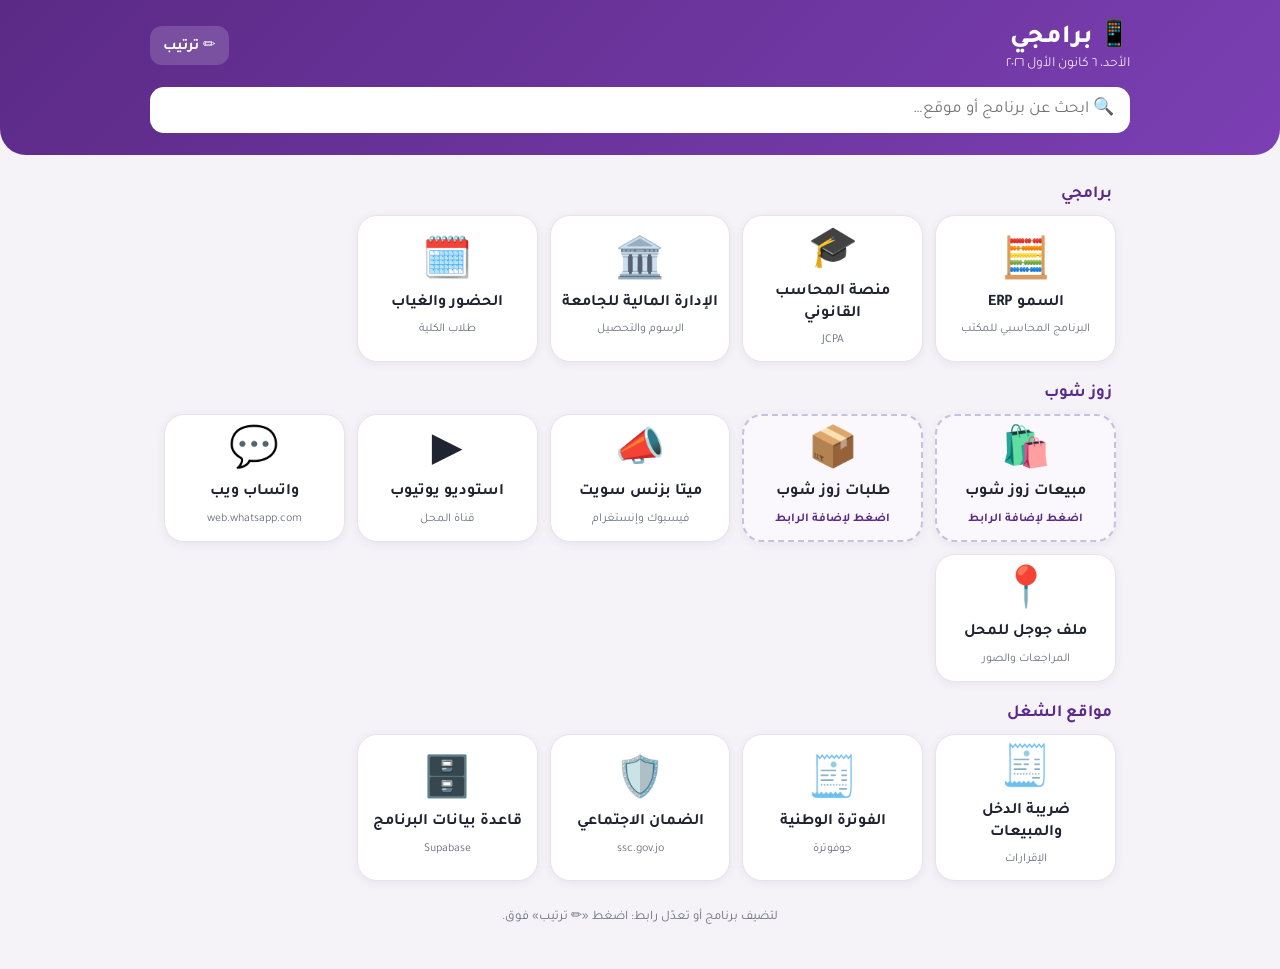
==== docs/apps/index.html @ eecbd573 "Add «برامجي» launcher page for phone/iPad Co-Authored-By: Claude Opus 5.5 <noreply@anthropic.com> Cl" ====
<!DOCTYPE html>
<html lang="ar" dir="rtl">
<head>
<meta charset="utf-8">
<meta name="viewport" content="width=device-width, initial-scale=1, viewport-fit=cover">
<title>برامجي</title>
<meta name="theme-color" content="#5b2a86">
<meta name="apple-mobile-web-app-capable" content="yes">
<meta name="mobile-web-app-capable" content="yes">
<meta name="apple-mobile-web-app-title" content="برامجي">
<meta name="apple-mobile-web-app-status-bar-style" content="black-translucent">
<link rel="manifest" href="manifest.webmanifest">
<link rel="apple-touch-icon" href="icon-180.png">
<link rel="icon" href="icon-192.png">
<link rel="preconnect" href="https://fonts.googleapis.com">
<link href="https://fonts.googleapis.com/css2?family=Tajawal:wght@400;500;700;800&display=swap" rel="stylesheet">
<style>
  :root { --brand:#5b2a86; --brand2:#7b3fb3; --gold:#f4c542; --bg:#f5f3f8; --card:#fff; --text:#1f2430; --muted:#6b7280; --line:#e7e3ee; }
  * { box-sizing: border-box; -webkit-tap-highlight-color: transparent; }
  html, body { margin: 0; background: var(--bg); color: var(--text); font-family: 'Tajawal', system-ui, sans-serif; }
  header { background: linear-gradient(135deg, var(--brand), var(--brand2)); color: #fff; padding: calc(18px + env(safe-area-inset-top)) 18px 22px; border-radius: 0 0 26px 26px; }
  .top { display: flex; align-items: center; gap: 10px; max-width: 980px; margin: 0 auto; }
  h1 { margin: 0; font-size: 26px; font-weight: 800; }
  .date { opacity: .85; font-size: 14px; margin-top: 2px; }
  .sp { flex: 1; }
  .hbtn { background: rgba(255,255,255,.16); color: #fff; border: 0; border-radius: 12px; padding: 9px 13px; font: inherit; font-weight: 700; font-size: 15px; cursor: pointer; }
  .hbtn.on { background: var(--gold); color: #3b2200; }
  .search { max-width: 980px; margin: 14px auto 0; }
  .search input { width: 100%; border: 0; border-radius: 14px; padding: 13px 16px; font: inherit; font-size: 17px; outline: none; }
  main { max-width: 980px; margin: 0 auto; padding: 8px 14px calc(30px + env(safe-area-inset-bottom)); }
  h2 { font-size: 17px; margin: 22px 4px 10px; color: var(--brand); display: flex; align-items: center; gap: 8px; }
  h2 .gx { margin-inline-start: auto; font-size: 13px; color: var(--muted); font-weight: 500; }
  .grid { display: grid; grid-template-columns: repeat(auto-fill, minmax(150px, 1fr)); gap: 12px; }
  @media (max-width: 420px) { .grid { grid-template-columns: repeat(2, 1fr); } }
  .tile { position: relative; display: flex; flex-direction: column; align-items: center; justify-content: center; gap: 8px; text-align: center;
          background: var(--card); border-radius: 20px; padding: 18px 10px 14px; min-height: 128px; text-decoration: none; color: var(--text);
          box-shadow: 0 2px 10px rgba(60,30,90,.07); border: 1px solid var(--line); transition: transform .08s; cursor: pointer; user-select: none; }
  .tile:active { transform: scale(.96); }
  .tile .ic { font-size: 40px; line-height: 1; }
  .tile .nm { font-weight: 700; font-size: 16px; line-height: 1.35; }
  .tile .ds { font-size: 12px; color: var(--muted); }
  .tile.empty { border: 2px dashed #cbbfe0; background: #faf8fd; }
  .tile.empty .ds { color: var(--brand); font-weight: 700; }
  .tile.add { border: 2px dashed #cbbfe0; background: transparent; color: var(--brand); box-shadow: none; }
  .edit .tile:not(.add) { animation: wob .35s ease-in-out infinite alternate; }
  @keyframes wob { from { transform: rotate(-1deg); } to { transform: rotate(1deg); } }
  .tools { position: absolute; top: 6px; inset-inline: 6px; display: none; justify-content: space-between; }
  .edit .tools { display: flex; }
  .tools button { width: 30px; height: 30px; border-radius: 50%; border: 0; background: #efe9f7; color: var(--brand); font-size: 15px; cursor: pointer; }
  .empty-msg { text-align: center; color: var(--muted); padding: 30px 0; }
  .note { font-size: 13px; color: var(--muted); text-align: center; margin-top: 26px; }
  .note a { color: var(--brand); cursor: pointer; text-decoration: underline; }
  /* نافذة */
  .ov { position: fixed; inset: 0; background: rgba(20,10,30,.45); display: none; align-items: flex-end; justify-content: center; z-index: 10; }
  .ov.show { display: flex; }
  .sheet { background: #fff; width: 100%; max-width: 520px; border-radius: 22px 22px 0 0; padding: 18px 18px calc(18px + env(safe-area-inset-bottom)); }
  @media (min-width: 640px) { .ov { align-items: center; } .sheet { border-radius: 22px; } }
  .sheet h3 { margin: 0 0 12px; }
  .f { display: flex; flex-direction: column; gap: 5px; margin-bottom: 11px; }
  .f label { font-size: 14px; color: var(--muted); font-weight: 700; }
  .f input, .f select, .f textarea { border: 1px solid var(--line); border-radius: 12px; padding: 11px 12px; font: inherit; font-size: 16px; background: #fff; }
  .row { display: flex; gap: 10px; }
  .row .f { flex: 1; min-width: 0; }
  .f select, .f input { width: 100%; }
  .emojis { display: flex; flex-wrap: wrap; gap: 6px; }
  .emojis button { font-size: 22px; background: #f6f3fa; border: 1px solid transparent; border-radius: 10px; width: 40px; height: 40px; cursor: pointer; }
  .emojis button.sel { border-color: var(--brand); background: #ece2f7; }
  .acts { display: flex; gap: 8px; margin-top: 6px; }
  .btn { border: 0; border-radius: 12px; padding: 12px 16px; font: inherit; font-weight: 700; font-size: 16px; cursor: pointer; background: #efe9f7; color: var(--brand); }
  .btn.pri { background: var(--brand); color: #fff; flex: 1; }
  .btn.del { background: #fdecec; color: #b42318; }
  .toast { position: fixed; bottom: calc(24px + env(safe-area-inset-bottom)); left: 50%; transform: translateX(-50%); background: #1f2430; color: #fff; padding: 10px 18px; border-radius: 12px; font-size: 15px; display: none; z-index: 20; }
</style>
</head>
<body>
<header>
  <div class="top">
    <div><h1>📱 برامجي</h1><div class="date" id="date"></div></div>
    <div class="sp"></div>
    <button class="hbtn" id="editBtn">✏️ ترتيب</button>
  </div>
  <div class="search"><input id="q" type="search" placeholder="🔍 ابحث عن برنامج أو موقع…" autocomplete="off"></div>
</header>
<main id="main"></main>

<div class="ov" id="ov"><div class="sheet">
  <h3 id="sh-title">برنامج</h3>
  <div class="f"><label>الاسم</label><input id="e-name" placeholder="مثلاً: مبيعات زوز شوب"></div>
  <div class="f"><label>الرابط</label><input id="e-url" dir="ltr" inputmode="url" autocapitalize="none" placeholder="https://…"></div>
  <div class="row">
    <div class="f"><label>وصف قصير (اختياري)</label><input id="e-desc"></div>
    <div class="f"><label>المجموعة</label><select id="e-group"></select></div>
  </div>
  <div class="f"><label>الرمز</label><div class="emojis" id="e-emojis"></div></div>
  <div class="acts">
    <button class="btn pri" id="e-save">💾 حفظ</button>
    <button class="btn del" id="e-del">حذف</button>
    <button class="btn" id="e-cancel">إلغاء</button>
  </div>
</div></div>
<div class="toast" id="toast"></div>

<script>
// القائمة الافتراضية — بتتحدّث لحالها على كل الأجهزة لحد ما تعدّل عليها
const DEFAULTS = {
  version: 1,
  groups: ['برامجي', 'زوز شوب', 'مواقع الشغل'],
  apps: [
    { id: 'erp',  g: 'برامجي', ic: '🧮', name: 'السمو ERP', desc: 'البرنامج المحاسبي للمكتب', url: 'https://yousefelayyan.github.io/sumou-erp/' },
    { id: 'jcpa', g: 'برامجي', ic: '🎓', name: 'منصة المحاسب القانوني', desc: 'JCPA', url: 'https://alsumou-jcpa.pages.dev' },
    { id: 'fms',  g: 'برامجي', ic: '🏛️', name: 'الإدارة المالية للجامعة', desc: 'الرسوم والتحصيل', url: 'https://university-fms.vercel.app' },
    { id: 'att',  g: 'برامجي', ic: '🗓️', name: 'الحضور والغياب', desc: 'طلاب الكلية', url: 'https://yousefelayyan.github.io/attendance/' },
    { id: 'zs',   g: 'زوز شوب', ic: '🛍️', name: 'مبيعات زوز شوب', desc: '', url: '' },
    { id: 'zo',   g: 'زوز شوب', ic: '📦', name: 'طلبات زوز شوب', desc: '', url: '' },
    { id: 'meta', g: 'زوز شوب', ic: '📣', name: 'ميتا بزنس سويت', desc: 'فيسبوك وإنستغرام', url: 'https://business.facebook.com' },
    { id: 'yt',   g: 'زوز شوب', ic: '▶️', name: 'استوديو يوتيوب', desc: 'قناة المحل', url: 'https://studio.youtube.com' },
    { id: 'wa',   g: 'زوز شوب', ic: '💬', name: 'واتساب ويب', desc: '', url: 'https://web.whatsapp.com' },
    { id: 'gb',   g: 'زوز شوب', ic: '📍', name: 'ملف جوجل للمحل', desc: 'المراجعات والصور', url: 'https://business.google.com' },
    { id: 'istd', g: 'مواقع الشغل', ic: '🧾', name: 'ضريبة الدخل والمبيعات', desc: 'الإقرارات', url: 'https://www.istd.gov.jo' },
    { id: 'jof',  g: 'مواقع الشغل', ic: '🧾', name: 'الفوترة الوطنية', desc: 'جوفوترة', url: 'https://portal.jofotara.gov.jo/ar/login' },
    { id: 'ssc',  g: 'مواقع الشغل', ic: '🛡️', name: 'الضمان الاجتماعي', desc: '', url: 'https://www.ssc.gov.jo' },
    { id: 'db',   g: 'مواقع الشغل', ic: '🗄️', name: 'قاعدة بيانات البرنامج', desc: 'Supabase', url: 'https://supabase.com/dashboard/project/zobmukdrkmzzkpcykguc' },
  ],
};
const EMOJIS = ['🧮','🎓','🏛️','🗓️','🛍️','📦','📣','▶️','💬','📍','🧾','🛡️','🗄️','📊','💼','🏦','📚','📝','📁','🛒','🧸','📸','📧','📅','⚙️','🔗','🌐','💳','🏢','👥'];
const KEY = 'my-apps.v1';
const $ = (s) => document.querySelector(s);
const esc = (s) => String(s ?? '').replace(/[&<>"']/g, c => ({ '&': '&amp;', '<': '&lt;', '>': '&gt;', '"': '&quot;', "'": '&#39;' }[c]));
let data = load(), editing = false, cur = null, pickedIc = '🔗';

function load() {
  try { const s = JSON.parse(localStorage.getItem(KEY) || 'null'); if (s && Array.isArray(s.apps)) return s; } catch (e) {}
  return JSON.parse(JSON.stringify(DEFAULTS));
}
function save() { try { localStorage.setItem(KEY, JSON.stringify(data)); } catch (e) {} }
function toast(t) { const el = $('#toast'); el.textContent = t; el.style.display = 'block'; clearTimeout(toast.t); toast.t = setTimeout(() => el.style.display = 'none', 2200); }
const host = (u) => { try { return new URL(u).hostname.replace(/^www\./, ''); } catch (e) { return ''; } };

function render() {
  const q = $('#q').value.trim().toLowerCase();
  const m = $('#main'); m.className = editing ? 'edit' : '';
  let html = '';
  for (const g of data.groups) {
    const list = data.apps.filter(a => a.g === g && (!q || (a.name + ' ' + a.desc + ' ' + a.url).toLowerCase().includes(q)));
    if (!list.length && (q || !editing)) continue;
    html += `<h2>${esc(g)} ${editing ? `<span class="gx">رتّب بالأسهم</span>` : ''}</h2><div class="grid">`;
    html += list.map(a => {
      const empty = !a.url;
      const inner = `<div class="tools"><button data-mv="${a.id}" data-d="-1" title="لقدّام">→</button><button data-mv="${a.id}" data-d="1" title="لورا">←</button></div>
        <div class="ic">${esc(a.ic || '🔗')}</div><div class="nm">${esc(a.name)}</div>
        <div class="ds">${empty ? 'اضغط لإضافة الرابط' : esc(a.desc || host(a.url))}</div>`;
      return (empty || editing)
        ? `<div class="tile ${empty ? 'empty' : ''}" data-ed="${a.id}">${inner}</div>`
        : `<a class="tile" href="${esc(a.url)}">${inner}</a>`;
    }).join('');
    if (editing && !q) html += `<div class="tile add" data-add="${esc(g)}"><div class="ic">➕</div><div class="nm">إضافة هون</div></div>`;
    html += `</div>`;
  }
  if (!html) html = `<div class="empty-msg">ما في نتائج</div>`;
  html += `<p class="note">${editing ? 'اضغط على أي برنامج لتعدّله أو تحذفه، وبالأسهم بترتّبهم. · <a id="reset">رجّع القائمة الأصلية</a>' : 'لتضيف برنامج أو تعدّل رابط: اضغط «✏️ ترتيب» فوق.'}</p>`;
  m.innerHTML = html;
}

function openEditor(a, group) {
  cur = a;
  $('#sh-title').textContent = a ? 'تعديل' : 'برنامج جديد';
  $('#e-name').value = a?.name || ''; $('#e-url').value = a?.url || ''; $('#e-desc').value = a?.desc || '';
  $('#e-group').innerHTML = data.groups.map(g => `<option ${g === (a?.g || group) ? 'selected' : ''}>${esc(g)}</option>`).join('');
  pickedIc = a?.ic || '🔗';
  $('#e-emojis').innerHTML = EMOJIS.map(e => `<button type="button" class="${e === pickedIc ? 'sel' : ''}">${e}</button>`).join('');
  $('#e-del').style.display = a ? '' : 'none';
  $('#ov').classList.add('show');
  setTimeout(() => (a && !a.url ? $('#e-url') : $('#e-name')).focus(), 50);
}
const closeEditor = () => $('#ov').classList.remove('show');

$('#e-emojis').onclick = (e) => { const b = e.target.closest('button'); if (!b) return; pickedIc = b.textContent;
  [...$('#e-emojis').children].forEach(x => x.classList.toggle('sel', x === b)); };
$('#e-save').onclick = () => {
  const name = $('#e-name').value.trim(); let url = $('#e-url').value.trim();
  if (!name) return toast('اكتب اسم البرنامج');
  if (url && !/^https?:\/\//i.test(url)) url = 'https://' + url;
  const v = { name, url, desc: $('#e-desc').value.trim(), g: $('#e-group').value, ic: pickedIc };
  if (cur) Object.assign(cur, v); else data.apps.push({ id: 'a' + Date.now(), ...v });
  save(); closeEditor(); render(); toast('انحفظ ✓');
};
$('#e-del').onclick = () => { if (!cur) return; data.apps = data.apps.filter(x => x !== cur); save(); closeEditor(); render(); toast('انحذف'); };
$('#e-cancel').onclick = closeEditor;
$('#ov').onclick = (e) => { if (e.target.id === 'ov') closeEditor(); };

$('#main').onclick = (e) => {
  const mv = e.target.closest('[data-mv]');
  if (mv) { e.preventDefault(); e.stopPropagation();
    const i = data.apps.findIndex(a => a.id === mv.dataset.mv), a = data.apps[i], d = +mv.dataset.d;
    let j = i + d; while (j >= 0 && j < data.apps.length && data.apps[j].g !== a.g) j += d;
    if (j >= 0 && j < data.apps.length) { [data.apps[i], data.apps[j]] = [data.apps[j], data.apps[i]]; save(); render(); }
    return; }
  const ed = e.target.closest('[data-ed]'); if (ed) return openEditor(data.apps.find(a => a.id === ed.dataset.ed));
  const ad = e.target.closest('[data-add]'); if (ad) return openEditor(null, ad.dataset.add);
  if (e.target.id === 'reset') { if (confirm('ترجع القائمة الأصلية؟ تعديلاتك بتنمسح.')) { try { localStorage.removeItem(KEY); } catch (x) {} data = load(); render(); } }
};
$('#editBtn').onclick = () => { editing = !editing; $('#editBtn').classList.toggle('on', editing); $('#editBtn').textContent = editing ? '✅ خلصت' : '✏️ ترتيب'; render(); };
$('#q').oninput = render;
$('#date').textContent = new Date().toLocaleDateString('ar-JO', { weekday: 'long', day: 'numeric', month: 'long', year: 'numeric' });
render();
</script>
</body>
</html>
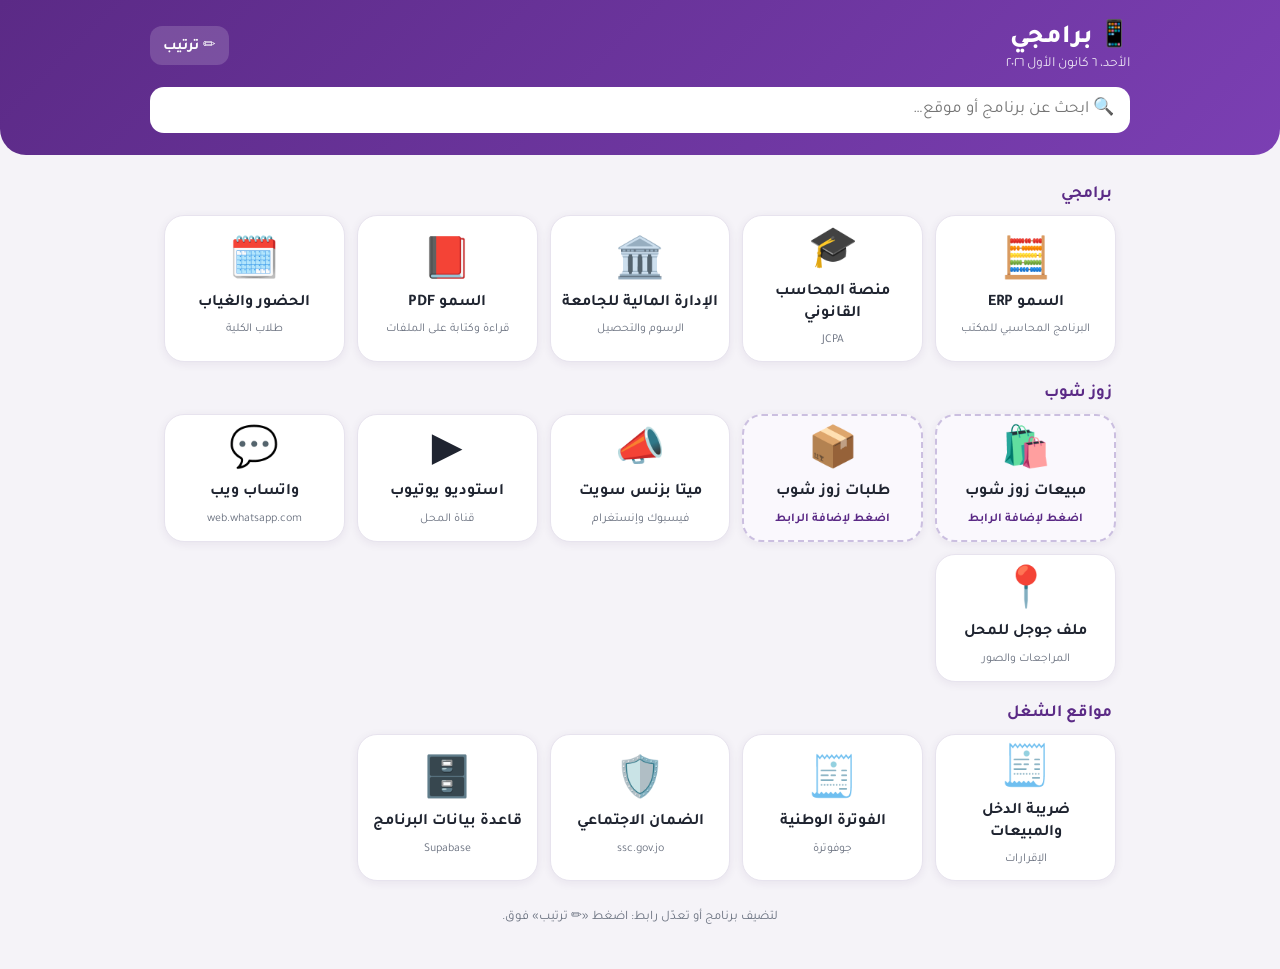
==== commit 1ce99021: "Add «السمو PDF»: Arabic offline PDF reader/annotator (pen with pressure, highlighter, shapes, Arabic" ====
--- a/docs/apps/index.html
+++ b/docs/apps/index.html
@@ -109,6 +109,7 @@
     { id: 'erp',  g: 'برامجي', ic: '🧮', name: 'السمو ERP', desc: 'البرنامج المحاسبي للمكتب', url: 'https://yousefelayyan.github.io/sumou-erp/' },
     { id: 'jcpa', g: 'برامجي', ic: '🎓', name: 'منصة المحاسب القانوني', desc: 'JCPA', url: 'https://alsumou-jcpa.pages.dev' },
     { id: 'fms',  g: 'برامجي', ic: '🏛️', name: 'الإدارة المالية للجامعة', desc: 'الرسوم والتحصيل', url: 'https://university-fms.vercel.app' },
+    { id: 'pdf',  g: 'برامجي', ic: '📕', name: 'السمو PDF', desc: 'قراءة وكتابة على الملفات', url: 'https://yousefelayyan.github.io/sumou-erp/pdf/' },
     { id: 'att',  g: 'برامجي', ic: '🗓️', name: 'الحضور والغياب', desc: 'طلاب الكلية', url: 'https://yousefelayyan.github.io/attendance/' },
     { id: 'zs',   g: 'زوز شوب', ic: '🛍️', name: 'مبيعات زوز شوب', desc: '', url: '' },
     { id: 'zo',   g: 'زوز شوب', ic: '📦', name: 'طلبات زوز شوب', desc: '', url: '' },
@@ -124,12 +125,14 @@
 };
 const EMOJIS = ['🧮','🎓','🏛️','🗓️','🛍️','📦','📣','▶️','💬','📍','🧾','🛡️','🗄️','📊','💼','🏦','📚','📝','📁','🛒','🧸','📸','📧','📅','⚙️','🔗','🌐','💳','🏢','👥'];
 const KEY = 'my-apps.v1';
+// إذا المستخدم عدّل القائمة قبل ما ننضاف برامج جديدة، بنضيفها له
+const addNew = (d) => { for (const a of DEFAULTS.apps) if (!d.apps.some(x => x.id === a.id) && !(d.removed || []).includes(a.id)) d.apps.push({ ...a }); return d; };
 const $ = (s) => document.querySelector(s);
 const esc = (s) => String(s ?? '').replace(/[&<>"']/g, c => ({ '&': '&amp;', '<': '&lt;', '>': '&gt;', '"': '&quot;', "'": '&#39;' }[c]));
 let data = load(), editing = false, cur = null, pickedIc = '🔗';
 
 function load() {
-  try { const s = JSON.parse(localStorage.getItem(KEY) || 'null'); if (s && Array.isArray(s.apps)) return s; } catch (e) {}
+  try { const s = JSON.parse(localStorage.getItem(KEY) || 'null'); if (s && Array.isArray(s.apps)) return addNew(s); } catch (e) {}
   return JSON.parse(JSON.stringify(DEFAULTS));
 }
 function save() { try { localStorage.setItem(KEY, JSON.stringify(data)); } catch (e) {} }
@@ -184,7 +187,7 @@
   if (cur) Object.assign(cur, v); else data.apps.push({ id: 'a' + Date.now(), ...v });
   save(); closeEditor(); render(); toast('انحفظ ✓');
 };
-$('#e-del').onclick = () => { if (!cur) return; data.apps = data.apps.filter(x => x !== cur); save(); closeEditor(); render(); toast('انحذف'); };
+$('#e-del').onclick = () => { if (!cur) return; data.removed = [...(data.removed || []), cur.id]; data.apps = data.apps.filter(x => x !== cur); save(); closeEditor(); render(); toast('انحذف'); };
 $('#e-cancel').onclick = closeEditor;
 $('#ov').onclick = (e) => { if (e.target.id === 'ov') closeEditor(); };
 
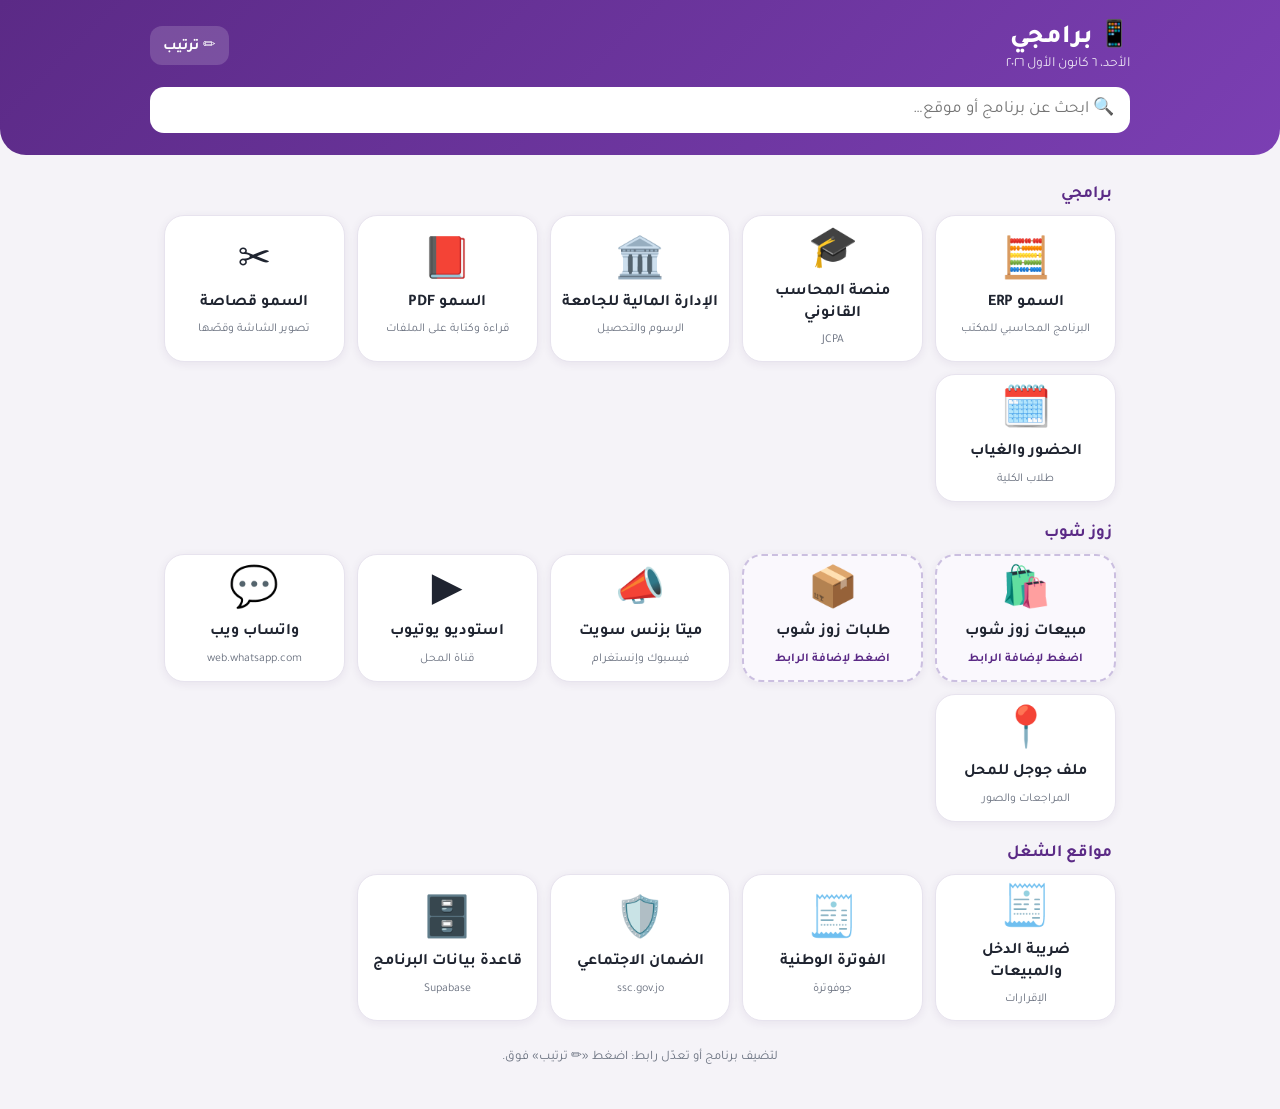
==== commit f8ba1183: "Add «السمو قصاصة» screen snipping & annotation app, link in «برامجي» Co-Authored-By: Claude Opus 5.5" ====
--- a/docs/apps/index.html
+++ b/docs/apps/index.html
@@ -110,6 +110,7 @@
     { id: 'jcpa', g: 'برامجي', ic: '🎓', name: 'منصة المحاسب القانوني', desc: 'JCPA', url: 'https://alsumou-jcpa.pages.dev' },
     { id: 'fms',  g: 'برامجي', ic: '🏛️', name: 'الإدارة المالية للجامعة', desc: 'الرسوم والتحصيل', url: 'https://university-fms.vercel.app' },
     { id: 'pdf',  g: 'برامجي', ic: '📕', name: 'السمو PDF', desc: 'قراءة وكتابة على الملفات', url: 'https://yousefelayyan.github.io/sumou-erp/pdf/' },
+    { id: 'snip', g: 'برامجي', ic: '✂️', name: 'السمو قصاصة', desc: 'تصوير الشاشة وقصّها', url: 'https://yousefelayyan.github.io/sumou-erp/snip/' },
     { id: 'att',  g: 'برامجي', ic: '🗓️', name: 'الحضور والغياب', desc: 'طلاب الكلية', url: 'https://yousefelayyan.github.io/attendance/' },
     { id: 'zs',   g: 'زوز شوب', ic: '🛍️', name: 'مبيعات زوز شوب', desc: '', url: '' },
     { id: 'zo',   g: 'زوز شوب', ic: '📦', name: 'طلبات زوز شوب', desc: '', url: '' },
